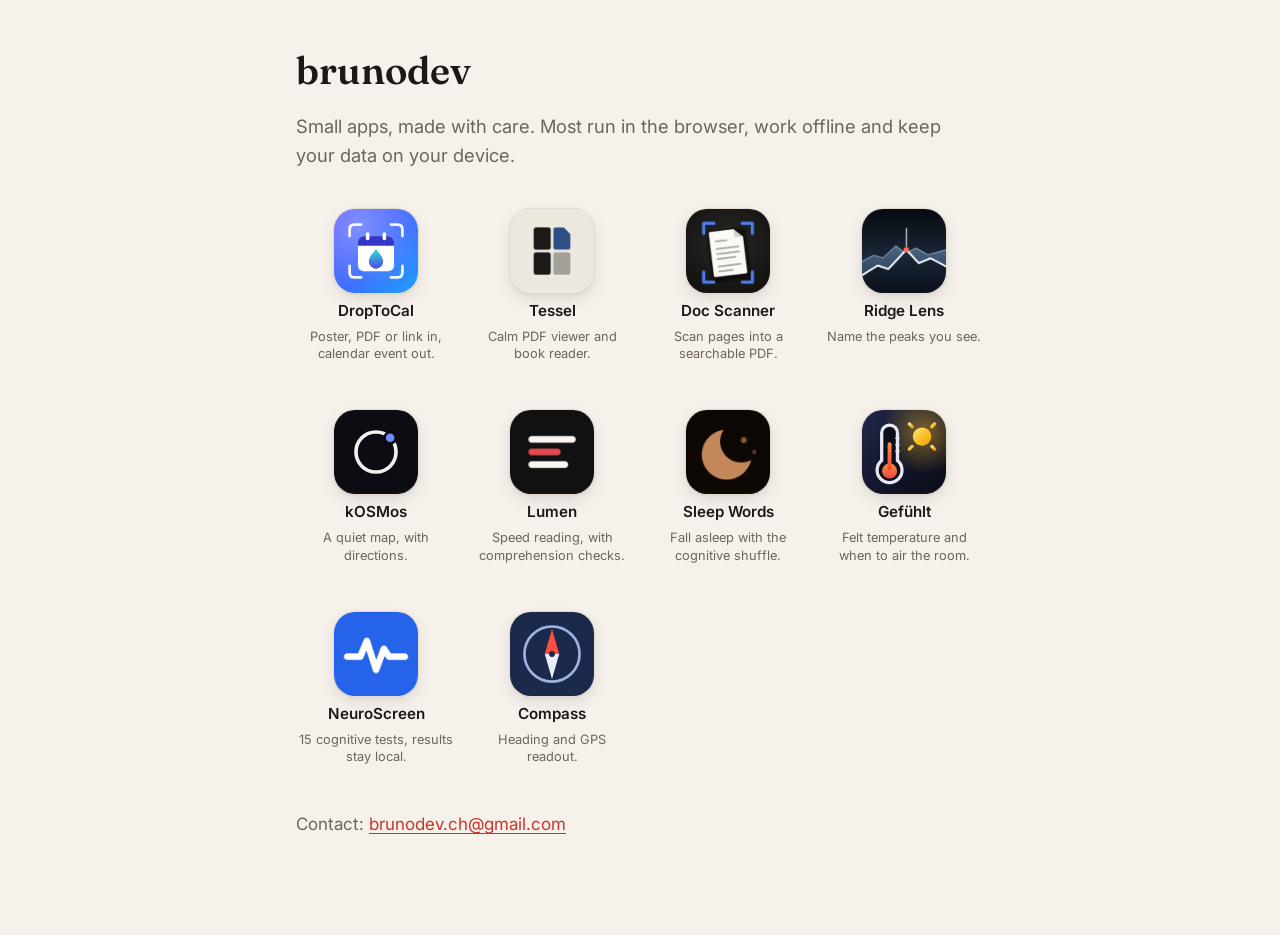
==== index.html @ 03adcde2 "Add kOSMos to the home page Co-Authored-By: Claude Opus 5.5 <noreply@anthropic.com> Claude-Session: " ====
<!doctype html>
<html lang="en">
<head>
<meta charset="utf-8">
<meta name="viewport" content="width=device-width, initial-scale=1">
<title>brunodev</title>
<meta name="description" content="Apps by brunodev">
<link rel="preconnect" href="https://fonts.googleapis.com">
<link href="https://fonts.googleapis.com/css2?family=Fraunces:opsz,wght@9..144,600&family=Inter:wght@400;600&display=swap" rel="stylesheet">
<link rel="stylesheet" href="assets/site.css?v=3">
</head>
<body>
<main>
<h1>brunodev</h1>
<p class="lead">Small apps, made with care. Most run in the browser, work offline and keep your data on your device.</p>

<ul class="home" aria-label="Apps">
  <li><a href="https://droptocal.org/">
    <img src="assets/apps/droptocal.svg" alt="">
    <span class="name">DropToCal</span>
    <span class="tag">Poster, PDF or link in, calendar event out.</span>
  </a></li>
  <li><a href="https://jibes.github.io/doc-reader/">
    <img src="assets/apps/tessel.png" alt="">
    <span class="name">Tessel</span>
    <span class="tag">Calm PDF viewer and book reader.</span>
  </a></li>
  <li><a href="https://jibes.github.io/doc-scanner/">
    <img src="assets/apps/doc-scanner.png" alt="">
    <span class="name">Doc Scanner</span>
    <span class="tag">Scan pages into a searchable PDF.</span>
  </a></li>
  <li><a href="https://jibes.github.io/ridge-lens/">
    <img src="assets/apps/ridge-lens.png" alt="">
    <span class="name">Ridge Lens</span>
    <span class="tag">Name the peaks you see.</span>
  </a></li>
  <li><a href="https://jibes.github.io/kosmos/">
    <img src="assets/apps/kosmos.svg" alt="">
    <span class="name">kOSMos</span>
    <span class="tag">A quiet map, with directions.</span>
  </a></li>
  <li><a href="https://jibes.github.io/speedreader/">
    <img src="assets/apps/lumen.png" alt="">
    <span class="name">Lumen</span>
    <span class="tag">Speed reading, with comprehension checks.</span>
  </a></li>
  <li><a href="https://jibes.github.io/cognitive-shuffle/">
    <img src="assets/apps/sleep-words.png" alt="">
    <span class="name">Sleep Words</span>
    <span class="tag">Fall asleep with the cognitive shuffle.</span>
  </a></li>
  <li><a href="https://jibes.github.io/apparent-temperature/">
    <img src="assets/apps/apparent-temperature.svg" alt="">
    <span class="name">Gefühlt</span>
    <span class="tag">Felt temperature and when to air the room.</span>
  </a></li>
  <li><a href="https://jibes.github.io/neuro-screen/">
    <img src="assets/apps/neuroscreen.png" alt="">
    <span class="name">NeuroScreen</span>
    <span class="tag">15 cognitive tests, results stay local.</span>
  </a></li>
  <li><a href="https://jibes.github.io/simple-compass-app/">
    <img src="assets/apps/compass.svg" alt="">
    <span class="name">Compass</span>
    <span class="tag">Heading and GPS readout.</span>
  </a></li>
</ul>

<p class="muted">Contact: <a href="mailto:brunodev.ch@gmail.com">brunodev.ch@gmail.com</a></p>
</main>
</body>
</html>
---- assets/site.css ----
:root {
  --paper: #f6f1ea;
  --surface: #fffcf8;
  --ink: #1c1815;
  --ink-soft: #6e655c;
  --line: #e4dbd0;
  --signal: #ff4f40;
  --signal-ink: #c8352a;
  color-scheme: light dark;
}
@media (prefers-color-scheme: dark) {
  :root {
    --paper: #121010;
    --surface: #1c1918;
    --ink: #f6efe7;
    --ink-soft: #a89e94;
    --line: #302b28;
    --signal: #ff6657;
    --signal-ink: #ff8a7e;
  }
}
* { box-sizing: border-box; }
html { -webkit-text-size-adjust: 100%; }
body {
  margin: 0;
  background: var(--paper);
  color: var(--ink);
  font: 17px/1.6 Inter, system-ui, -apple-system, "Segoe UI", sans-serif;
}
main { max-width: 720px; margin: 0 auto; padding: 32px 16px 80px; }
h1, h2, h3 { font-family: Fraunces, Georgia, serif; font-weight: 600; line-height: 1.2; }
h1 { font-size: clamp(1.8rem, 8vw, 2.4rem); margin: 0.4em 0 0.3em; hyphens: auto; overflow-wrap: break-word; }
h2 { font-size: 1.5rem; margin: 2em 0 0.5em; }
h3 { font-size: 1.15rem; margin: 1.5em 0 0.3em; }
p, li { color: var(--ink); }
.lead { font-size: 1.15rem; color: var(--ink-soft); }
.muted, small { color: var(--ink-soft); }
a { color: var(--signal-ink); text-underline-offset: 3px; }
a:hover { text-decoration-thickness: 2px; }
header.site {
  display: flex; align-items: center; justify-content: space-between; gap: 16px;
  max-width: 720px; margin: 0 auto; padding: 20px 16px 0;
}
header.site a.brand { font-family: Fraunces, Georgia, serif; font-size: 1.2rem; color: var(--ink); text-decoration: none; }
nav.lang a { margin-left: 12px; font-size: 0.95rem; }
.card {
  background: var(--surface); border: 1px solid var(--line); border-radius: 24px;
  padding: 20px 22px; margin: 16px 0;
}
.app {
  display: flex; gap: 18px; align-items: center; text-decoration: none; color: inherit;
}
.app img { width: 72px; height: 72px; border-radius: 18px; flex: none; }
.app h3 { margin: 0 0 4px; }
.app p { margin: 0; color: var(--ink-soft); }
table { width: 100%; border-collapse: collapse; font-size: 0.95rem; }
th, td { text-align: left; vertical-align: top; padding: 10px 8px; border-bottom: 1px solid var(--line); }
th { font-weight: 600; }
.table-wrap { overflow-x: auto; }
ol.steps li { margin: 6px 0; }
.lang-switch { margin: 8px 0 24px; }
hr { border: none; border-top: 1px solid var(--line); margin: 48px 0; }
footer { max-width: 720px; margin: 0 auto; padding: 0 16px 40px; color: var(--ink-soft); font-size: 0.9rem; }
.placeholder { background: #ffe08a; color: #1c1815; padding: 0 4px; border-radius: 4px; }

/* Narrow screens: table rows become stacked blocks. */
@media (max-width: 600px) {
  table, tbody, tr, td { display: block; }
  tr:first-child { display: none; }
  tr { border-bottom: 1px solid var(--line); padding: 12px 0; }
  td { border: none; padding: 2px 0; }
  td:first-child { font-weight: 600; }
  td:last-child { color: var(--ink-soft); }
}

/* App grid on the home page, laid out like a phone home screen. */
.home {
  list-style: none; padding: 0; margin: 32px 0 40px;
  display: grid; grid-template-columns: repeat(auto-fill, minmax(96px, 1fr)); gap: 28px 12px;
}
.home a {
  display: flex; flex-direction: column; align-items: center; gap: 8px;
  text-align: center; text-decoration: none; color: var(--ink);
  border-radius: 20px; padding: 6px 2px; outline-offset: 4px;
}
.home img {
  width: 72px; height: 72px; border-radius: 18px;
  /* hairline ring keeps dark icons visible on the dark background */
  box-shadow: 0 0 0 1px var(--line), 0 1px 2px rgb(0 0 0 / 0.12), 0 6px 16px rgb(0 0 0 / 0.10);
  transition: transform 0.15s ease;
}
.home a:hover img, .home a:focus-visible img { transform: translateY(-2px) scale(1.04); }
.home a:active img { transform: scale(0.96); }
.home .name { font-weight: 600; font-size: 0.95rem; line-height: 1.25; }
.home .tag {
  font-size: 0.8rem; line-height: 1.35; color: var(--ink-soft);
  display: -webkit-box; -webkit-line-clamp: 2; -webkit-box-orient: vertical; overflow: hidden;
}
@media (min-width: 600px) {
  .home { grid-template-columns: repeat(auto-fill, minmax(128px, 1fr)); gap: 36px 16px; }
  .home img { width: 84px; height: 84px; border-radius: 21px; }
}
@media (prefers-reduced-motion: reduce) { .home img { transition: none; } }
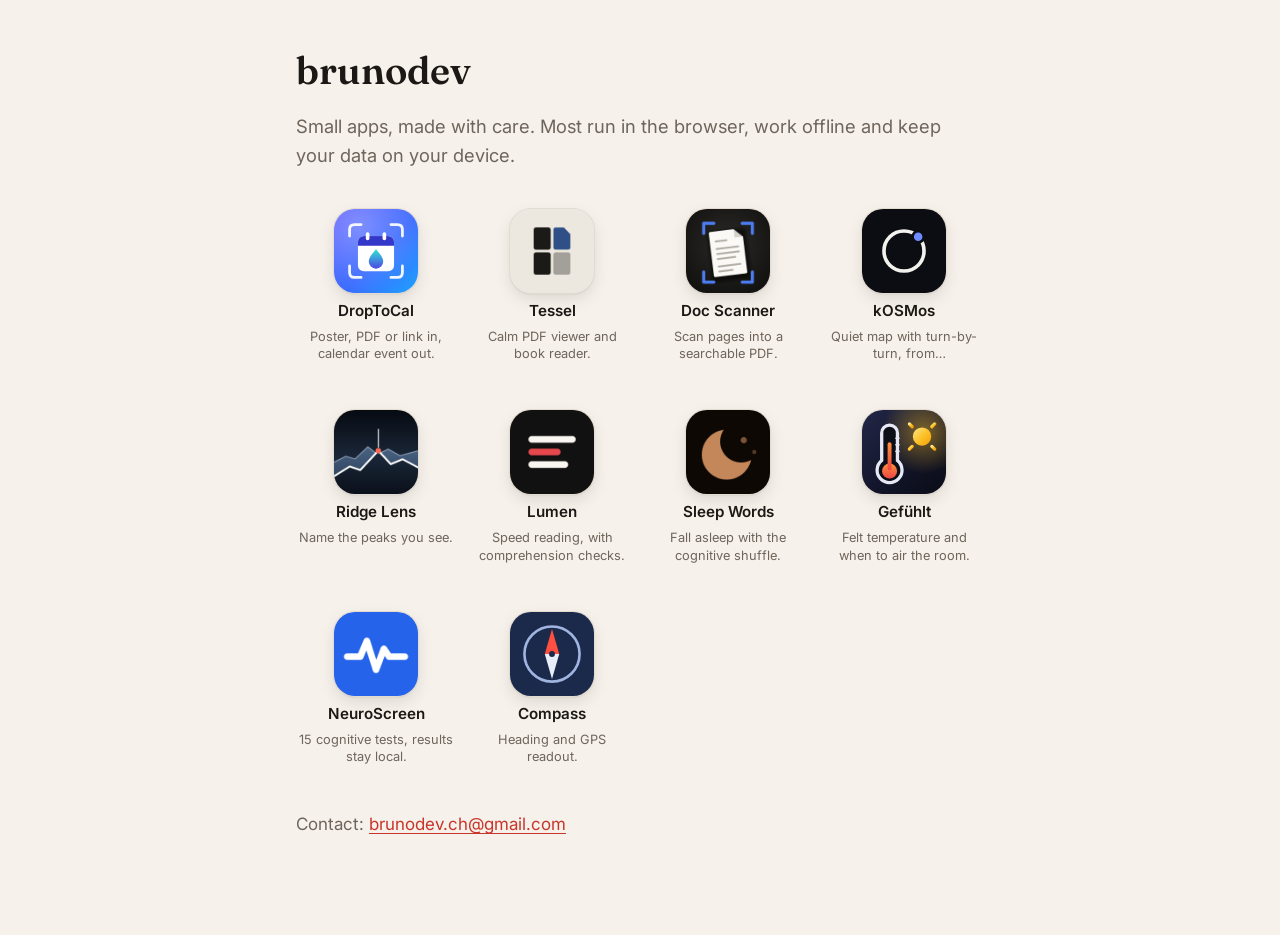
==== commit e3b67ade: "Add kOSMos to app grid Co-Authored-By: Claude Opus 5.5 <noreply@anthropic.com> Claude-Session: https" ====
--- a/index.html
+++ b/index.html
@@ -30,15 +30,15 @@
     <span class="name">Doc Scanner</span>
     <span class="tag">Scan pages into a searchable PDF.</span>
   </a></li>
+  <li><a href="https://jibes.github.io/kosmos/">
+    <img src="assets/apps/kosmos.svg" alt="">
+    <span class="name">kOSMos</span>
+    <span class="tag">Quiet map with turn-by-turn, from OpenStreetMap.</span>
+  </a></li>
   <li><a href="https://jibes.github.io/ridge-lens/">
     <img src="assets/apps/ridge-lens.png" alt="">
     <span class="name">Ridge Lens</span>
     <span class="tag">Name the peaks you see.</span>
-  </a></li>
-  <li><a href="https://jibes.github.io/kosmos/">
-    <img src="assets/apps/kosmos.svg" alt="">
-    <span class="name">kOSMos</span>
-    <span class="tag">A quiet map, with directions.</span>
   </a></li>
   <li><a href="https://jibes.github.io/speedreader/">
     <img src="assets/apps/lumen.png" alt="">
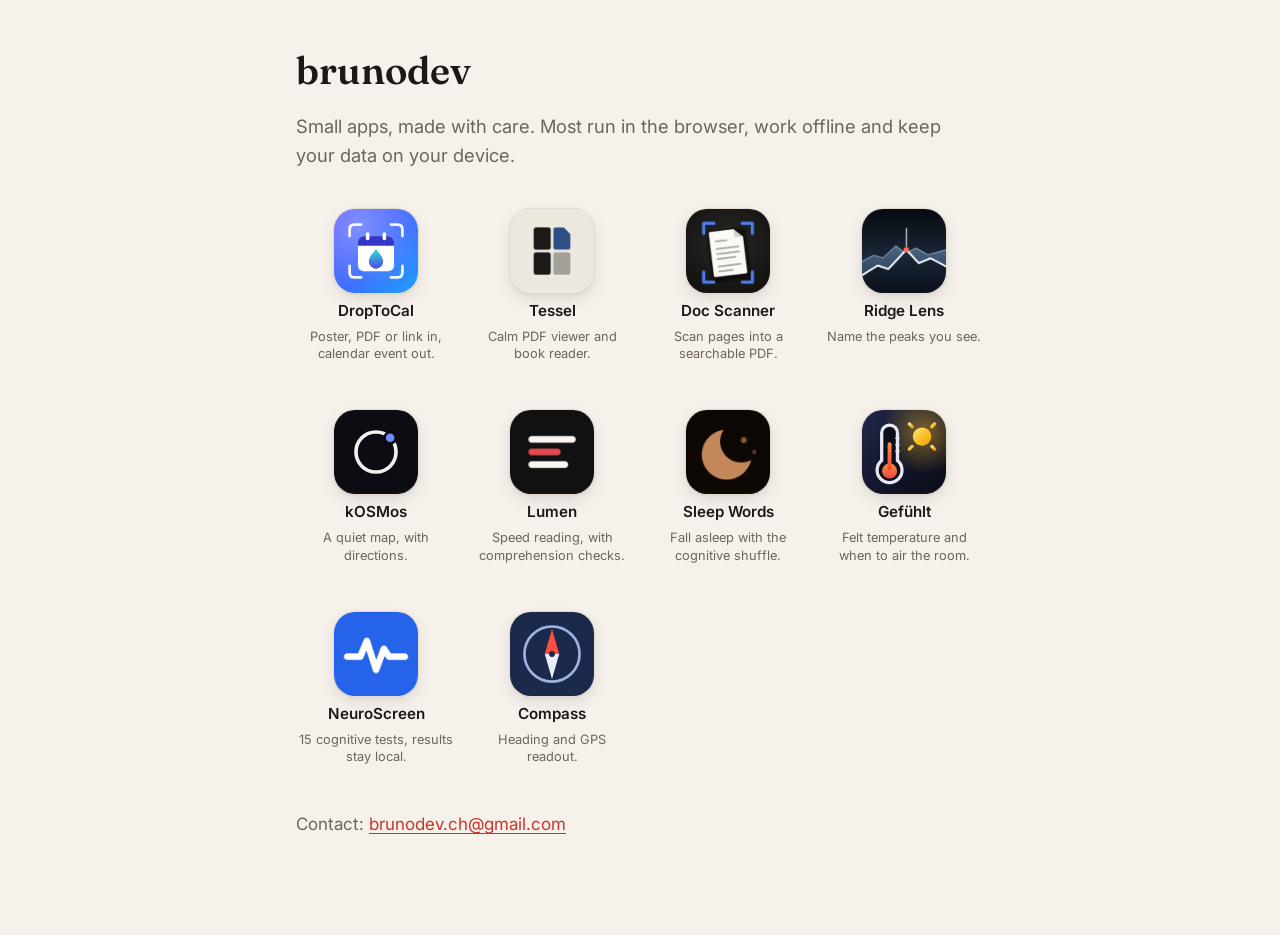
==== commit 5bab6346: "Merge pull request #1 from brunodev-ch/claude/adoring-brahmagupta-o1x8sr Add kOSMos to the home page" ====
--- a/index.html
+++ b/index.html
@@ -30,15 +30,15 @@
     <span class="name">Doc Scanner</span>
     <span class="tag">Scan pages into a searchable PDF.</span>
   </a></li>
-  <li><a href="https://jibes.github.io/kosmos/">
-    <img src="assets/apps/kosmos.svg" alt="">
-    <span class="name">kOSMos</span>
-    <span class="tag">Quiet map with turn-by-turn, from OpenStreetMap.</span>
-  </a></li>
   <li><a href="https://jibes.github.io/ridge-lens/">
     <img src="assets/apps/ridge-lens.png" alt="">
     <span class="name">Ridge Lens</span>
     <span class="tag">Name the peaks you see.</span>
+  </a></li>
+  <li><a href="https://jibes.github.io/kosmos/">
+    <img src="assets/apps/kosmos.svg" alt="">
+    <span class="name">kOSMos</span>
+    <span class="tag">A quiet map, with directions.</span>
   </a></li>
   <li><a href="https://jibes.github.io/speedreader/">
     <img src="assets/apps/lumen.png" alt="">
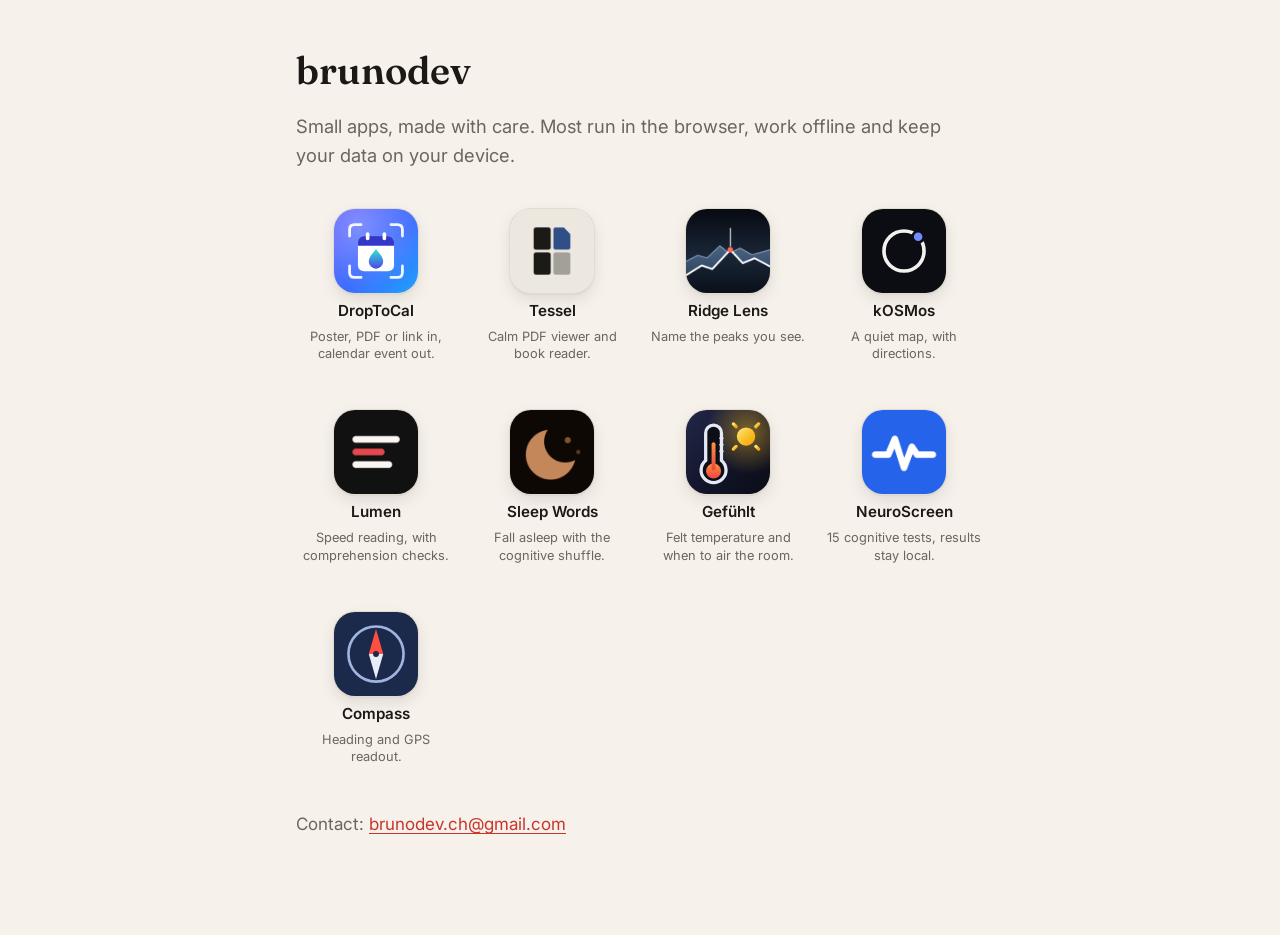
==== commit cea8bc44: "Remove the discontinued Doc Scanner from the home page Co-Authored-By: Claude Opus 5.5 <noreply@anth" ====
--- a/index.html
+++ b/index.html
@@ -24,11 +24,6 @@
     <img src="assets/apps/tessel.png" alt="">
     <span class="name">Tessel</span>
     <span class="tag">Calm PDF viewer and book reader.</span>
-  </a></li>
-  <li><a href="https://jibes.github.io/doc-scanner/">
-    <img src="assets/apps/doc-scanner.png" alt="">
-    <span class="name">Doc Scanner</span>
-    <span class="tag">Scan pages into a searchable PDF.</span>
   </a></li>
   <li><a href="https://jibes.github.io/ridge-lens/">
     <img src="assets/apps/ridge-lens.png" alt="">
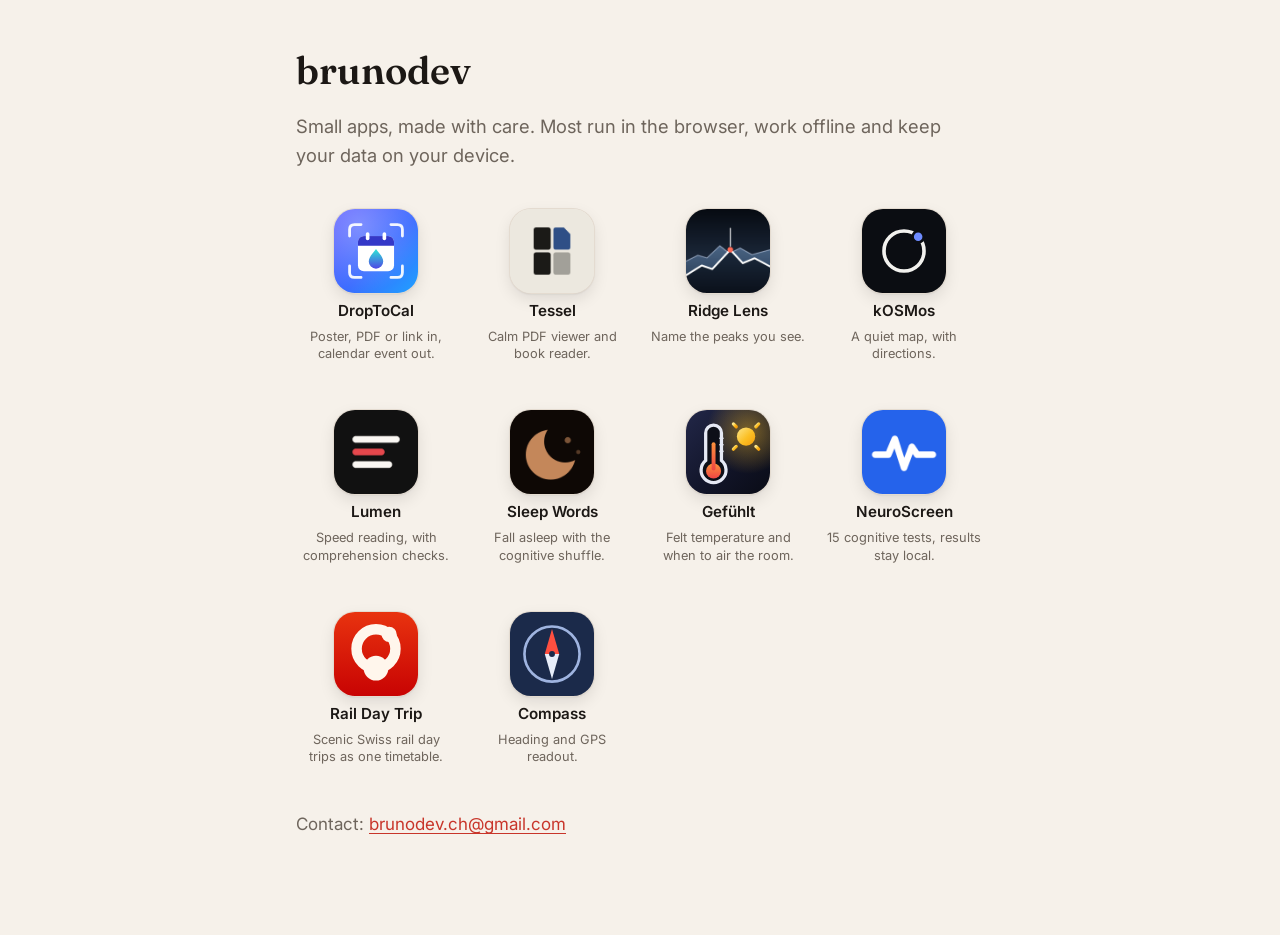
==== commit 3ad9158b: "Add Rail Day Trip (swiss-rail-routes) Co-Authored-By: Claude Opus 5.5 <noreply@anthropic.com> Claude" ====
--- a/index.html
+++ b/index.html
@@ -55,6 +55,11 @@
     <span class="name">NeuroScreen</span>
     <span class="tag">15 cognitive tests, results stay local.</span>
   </a></li>
+  <li><a href="https://jibes.github.io/swiss-rail-routes/">
+    <img src="assets/apps/rail-day-trip.svg" alt="">
+    <span class="name">Rail Day Trip</span>
+    <span class="tag">Scenic Swiss rail day trips as one timetable.</span>
+  </a></li>
   <li><a href="https://jibes.github.io/simple-compass-app/">
     <img src="assets/apps/compass.svg" alt="">
     <span class="name">Compass</span>
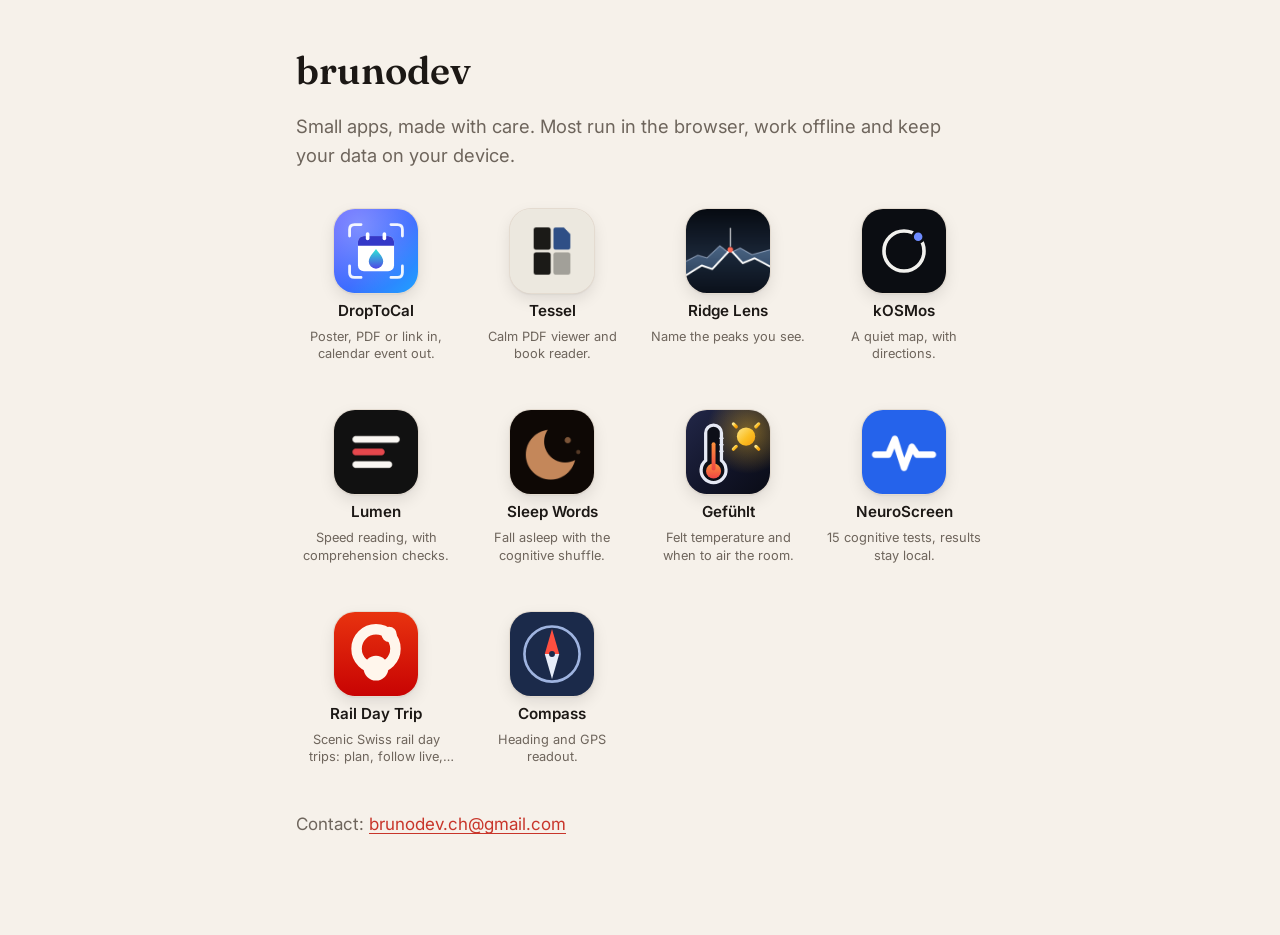
==== commit 2812c9d9: "Rail Day Trip: tagline for 0.3.0 Co-Authored-By: Claude Opus 5.5 <noreply@anthropic.com> Claude-Sess" ====
--- a/index.html
+++ b/index.html
@@ -58,7 +58,7 @@
   <li><a href="https://jibes.github.io/swiss-rail-routes/">
     <img src="assets/apps/rail-day-trip.svg" alt="">
     <span class="name">Rail Day Trip</span>
-    <span class="tag">Scenic Swiss rail day trips as one timetable.</span>
+    <span class="tag">Scenic Swiss rail day trips: plan, follow live, share.</span>
   </a></li>
   <li><a href="https://jibes.github.io/simple-compass-app/">
     <img src="assets/apps/compass.svg" alt="">
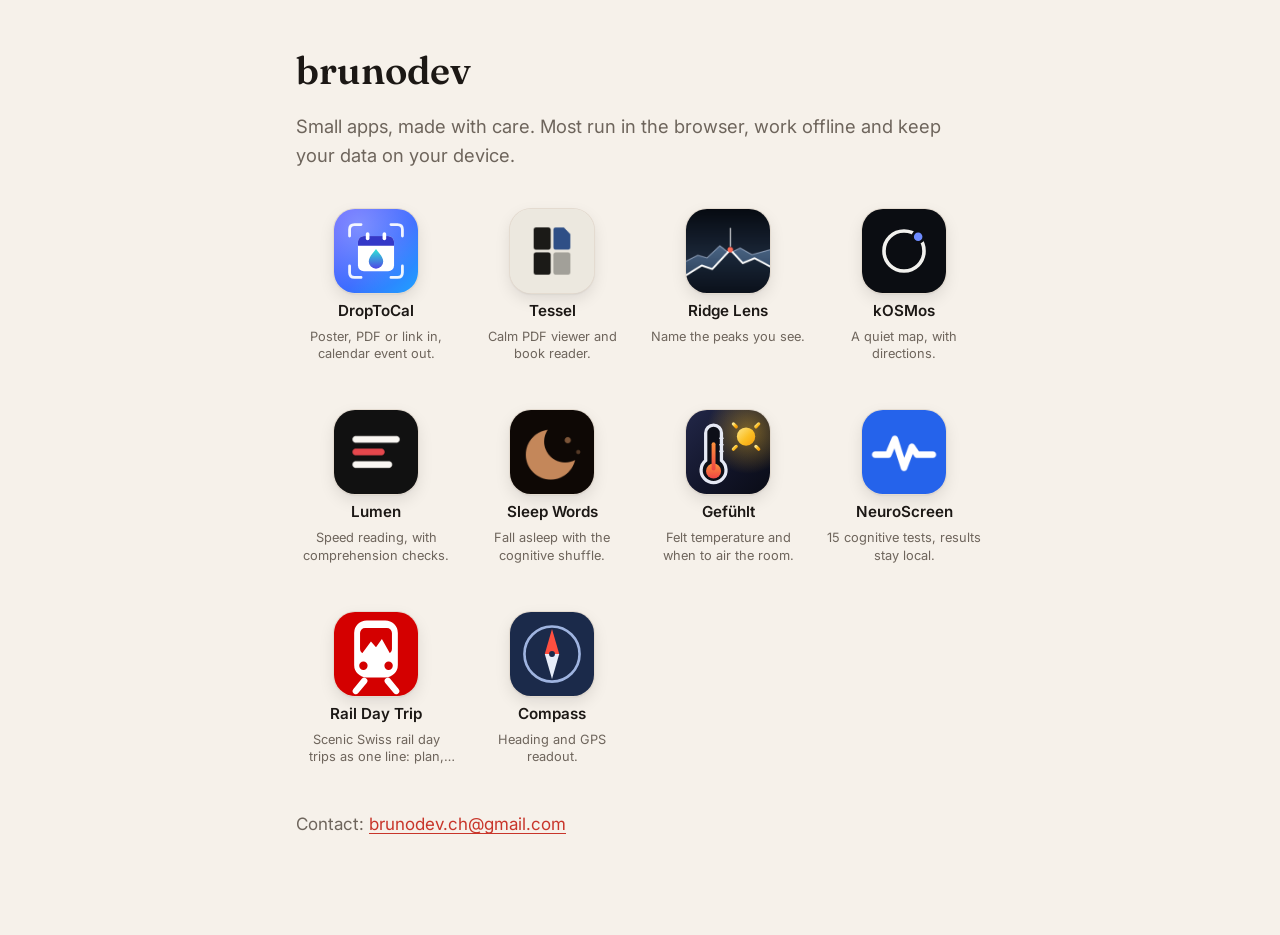
==== commit 63a15e00: "Rail Day Trip: V13 icon and 0.4 tagline Co-Authored-By: Claude Opus 5.5 <noreply@anthropic.com> Clau" ====
--- a/index.html
+++ b/index.html
@@ -58,7 +58,7 @@
   <li><a href="https://jibes.github.io/swiss-rail-routes/">
     <img src="assets/apps/rail-day-trip.svg" alt="">
     <span class="name">Rail Day Trip</span>
-    <span class="tag">Scenic Swiss rail day trips: plan, follow live, share.</span>
+    <span class="tag">Scenic Swiss rail day trips as one line: plan, follow live, go again.</span>
   </a></li>
   <li><a href="https://jibes.github.io/simple-compass-app/">
     <img src="assets/apps/compass.svg" alt="">
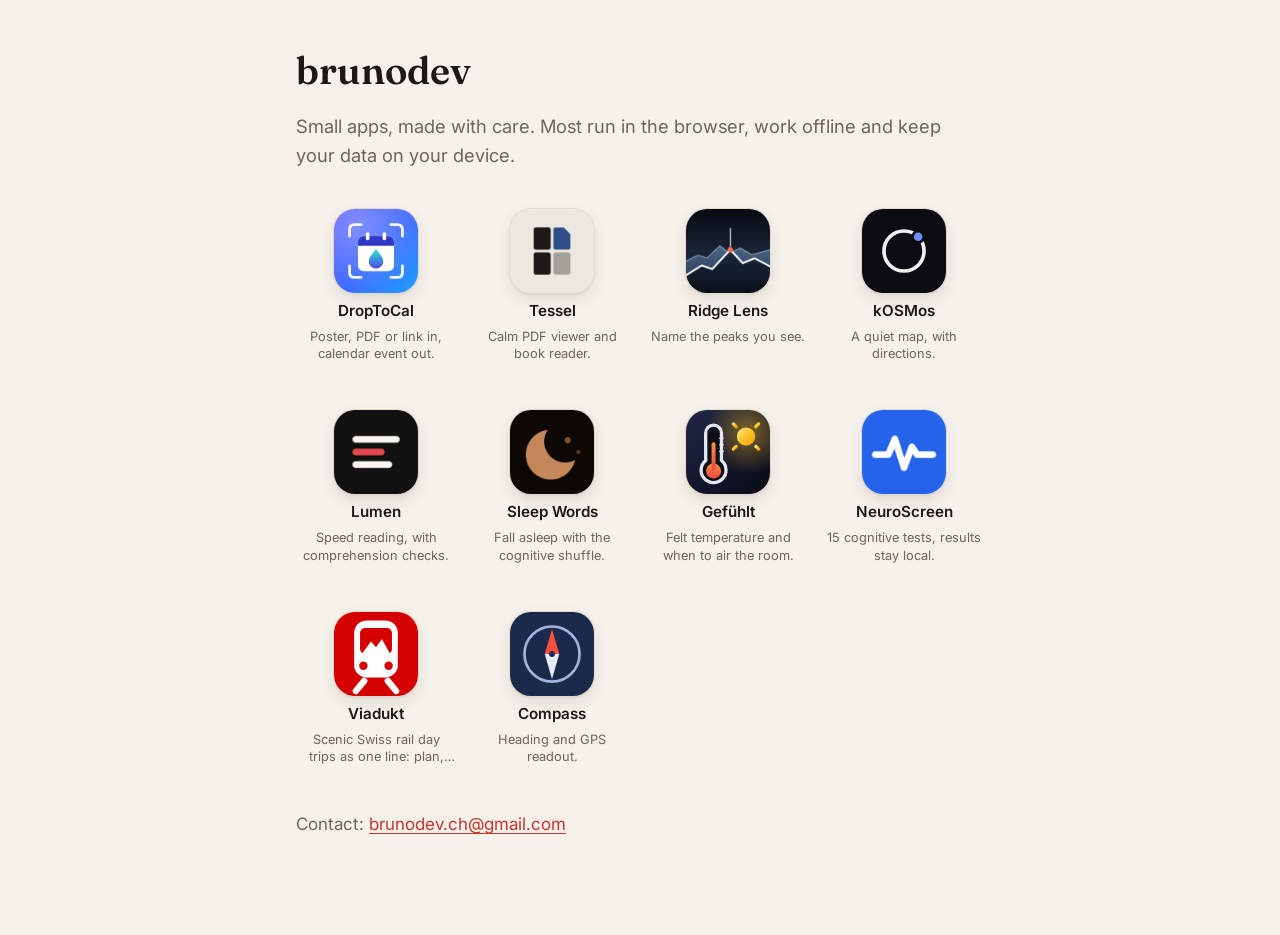
==== commit 450cc39c: "Rail Day Trip is now Viadukt Co-Authored-By: Claude Opus 5.5 <noreply@anthropic.com> Claude-Session:" ====
--- a/index.html
+++ b/index.html
@@ -57,7 +57,7 @@
   </a></li>
   <li><a href="https://jibes.github.io/swiss-rail-routes/">
     <img src="assets/apps/rail-day-trip.svg" alt="">
-    <span class="name">Rail Day Trip</span>
+    <span class="name">Viadukt</span>
     <span class="tag">Scenic Swiss rail day trips as one line: plan, follow live, go again.</span>
   </a></li>
   <li><a href="https://jibes.github.io/simple-compass-app/">
